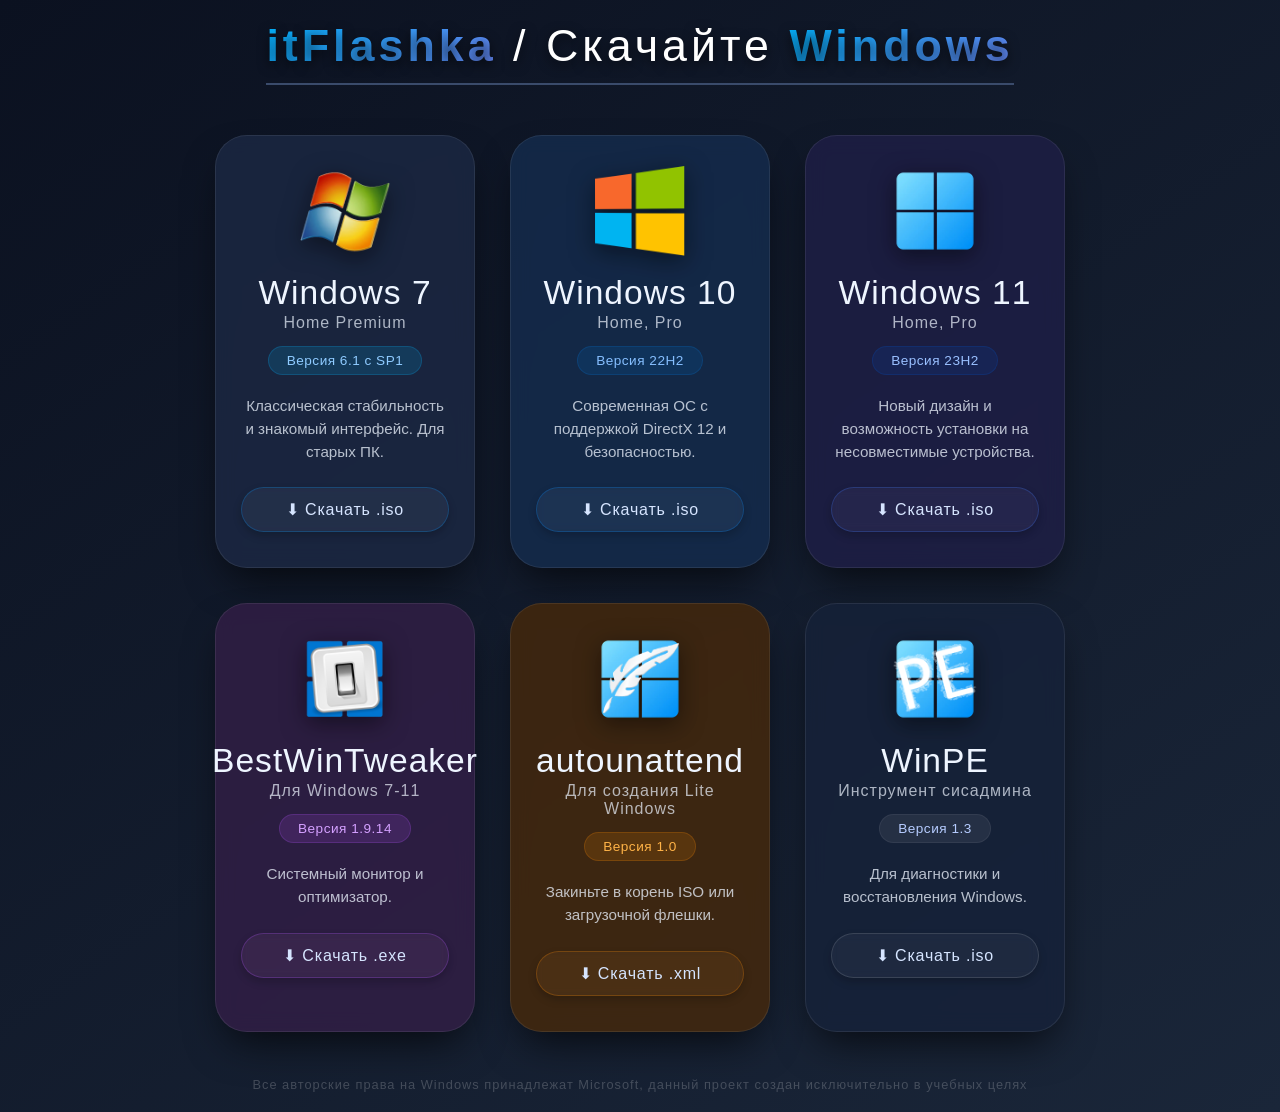
==== index.html @ ef049bcd "Added WinPE's card" ====
<!DOCTYPE html>
<html lang="ru">
<head>
    <meta charset="UTF-8">
    <meta name="viewport" content="width=device-width, initial-scale=1.0">
    <title>itFlashka</title>
	<link rel="icon" href=".\resources\itFlashka.png" type="image/png">
	<style>
        /* Базовые стили */
        * {
            margin: 0;
            padding: 0;
            box-sizing: border-box;
        }

        body {
            font-family: 'Segoe UI', Tahoma, Geneva, Verdana, sans-serif;
            background: linear-gradient(145deg, #0b1120 0%, #1a2639 100%);
            min-height: 100vh;
            display: flex;
            flex-direction: column;
            justify-content: center;
            align-items: center;
            padding: 20px;
        }

        h1 {
            color: #ffffff;
            font-weight: 300;
            font-size: 2.8rem;
            letter-spacing: 4px;
            text-shadow: 0 4px 12px rgba(0, 0, 0, 0.6);
            margin-bottom: 50px;
            border-bottom: 2px solid #3a4b6b;
            padding-bottom: 12px;
        }

        h1 span {
            font-weight: 600;
            background: linear-gradient(135deg, #00b4ff, #6c8cff);
            -webkit-background-clip: text;
            -webkit-text-fill-color: transparent;
            background-clip: text;
        }

        /* Контейнер карточек */
        .card-container {
            display: flex;
            flex-wrap: wrap;
            justify-content: center;
            gap: 35px;
            max-width: 1100px;
            width: 100%;
        }

        /* Стили карточки */
        .card {
            background: rgba(22, 34, 58, 0.75);
            backdrop-filter: blur(10px);
            -webkit-backdrop-filter: blur(10px);
            border: 1px solid rgba(255, 255, 255, 0.08);
            border-radius: 32px;
            padding: 30px 25px 35px;
            width: 260px;
            min-width: 200px;
            text-align: center;
            box-shadow: 0 20px 40px -12px rgba(0, 0, 0, 0.7);
            transition: all 0.35s cubic-bezier(0.25, 0.46, 0.45, 0.94);
            transform: scale(1);
            cursor: default;
            color: #eef5ff;
            display: flex;
            flex-direction: column;
            align-items: center;
            position: relative;
            /* Для псевдоэлемента затемнения */
        }

        /* Псевдоэлемент для затемнения сзади */
        .card::before {
            content: '';
            position: absolute;
            top: 20px;
            left: 10px;
            right: 10px;
            bottom: -10px;
            background: rgba(0, 0, 0, 0.6);
            border-radius: 32px;
            filter: blur(25px);
            opacity: 0;
            transition: opacity 0.4s ease;
            z-index: -1;
        }

        /* Эффект при наведении: увеличение + затемнение сзади */
        .card:hover {
            transform: scale(1.06);
            border-color: rgba(255, 255, 255, 0.15);
            box-shadow: 0 30px 60px -10px rgba(0, 0, 0, 0.9);
        }

        .card:hover::before {
            opacity: 1;
        }

        /* Иконки Windows */
        .card img {
            width: 90px;
            height: 90px;
            object-fit: contain;
            margin-bottom: 18px;
            filter: drop-shadow(0 6px 12px rgba(0, 0, 0, 0.5));
            transition: transform 0.3s ease;
        }

        .card:hover img {
            transform: scale(1.05);
        }

        .card h2 {
            font-size: 2.1rem;
            font-weight: 300;
            letter-spacing: 1px;
            margin-bottom: 6px;
        }

        .card h2 small {
            font-size: 1rem;
            font-weight: 300;
            opacity: 0.7;
            display: block;
            margin-top: 2px;
        }

        .card .version-tag {
            display: inline-block;
            background: rgba(255, 255, 255, 0.07);
            border-radius: 40px;
            padding: 6px 18px;
            font-size: 0.85rem;
            font-weight: 400;
            letter-spacing: 0.5px;
            margin: 8px 0 14px;
            border: 1px solid rgba(255, 255, 255, 0.06);
            color: #b6ccff;
        }

        .card .description {
            font-size: 0.95rem;
            opacity: 0.75;
            line-height: 1.5;
            margin: 6px 0 18px;
            padding: 0 4px;
        }

        .card .download-btn {
            display: inline-block;
            padding: 12px 28px;
            background: rgba(255, 255, 255, 0.04);
            border: 1px solid rgba(255, 255, 255, 0.12);
            border-radius: 60px;
            color: #d6e5ff;
            font-weight: 500;
            font-size: 1rem;
            text-decoration: none;
            letter-spacing: 0.8px;
            transition: all 0.25s ease;
            backdrop-filter: blur(4px);
            margin-top: 6px;
            width: 100%;
            box-shadow: 0 4px 8px rgba(0, 0, 0, 0.2);
        }

        .card .download-btn:hover {
            background: rgba(255, 255, 255, 0.15);
            border-color: #6c8cff;
            color: #fff;
            box-shadow: 0 8px 20px rgba(60, 120, 255, 0.3);
            transform: translateY(-2px);
        }

        /* Индивидуальные акценты для карточек */
        .card-win7 {
            background: rgba(28, 40, 68, 0.8);
        }
        .card-win7 .version-tag {
            background: rgba(0, 180, 255, 0.15);
            border-color: rgba(0, 180, 255, 0.2);
            color: #8fcbff;
        }

        .card-win10 {
            background: rgba(20, 44, 78, 0.8);
        }
        .card-win10 .version-tag {
            background: rgba(0, 120, 215, 0.15);
            border-color: rgba(0, 120, 215, 0.2);
            color: #86bfff;
        }

        .card-win11 {
            background: rgba(30, 30, 70, 0.8);
        }
        .card-win11 .version-tag {
            background: rgba(0, 80, 200, 0.15);
            border-color: rgba(0, 80, 200, 0.2);
            color: #9ac0ff;
        }

        /* Стили для карточки BestWinTweaker */
        .card-bwt {
            background: rgba(50, 30, 70, 0.8);
        }
        .card-bwt .version-tag {
            background: rgba(180, 80, 255, 0.15);
            border-color: rgba(180, 80, 255, 0.2);
            color: #d4a0ff;
        }
        .card-bwt .download-btn {
            border-color: rgba(180, 80, 255, 0.25);
        }
        .card-bwt .download-btn:hover {
            border-color: #b060ff;
            box-shadow: 0 8px 20px rgba(180, 80, 255, 0.3);
        }

        .card-win7 .download-btn {
            border-color: rgba(0, 150, 255, 0.25);
        }
        .card-win10 .download-btn {
            border-color: rgba(0, 140, 255, 0.25);
        }
        .card-win11 .download-btn {
            border-color: rgba(60, 120, 255, 0.25);
        }

        /* Оранжевый стиль для карточки autounattend.xml */
        .card-autounattend {
            background: rgba(70, 40, 10, 0.8);
        }
        .card-autounattend .version-tag {
            background: rgba(255, 140, 0, 0.15);
            border-color: rgba(255, 140, 0, 0.2);
            color: #ffb347;
        }
        .card-autounattend .download-btn {
            border-color: rgba(255, 140, 0, 0.25);
        }
        .card-autounattend .download-btn:hover {
            border-color: #ff8c00;
            box-shadow: 0 8px 20px rgba(255, 140, 0, 0.3);
        }

        /* Адаптив */
        @media (max-width: 700px) {
            h1 {
                font-size: 2rem;
            }
            .card {
                width: 220px;
                padding: 24px 18px 28px;
            }
            .card img {
                width: 72px;
                height: 72px;
            }
            .card h2 {
                font-size: 1.7rem;
            }
        }

        @media (max-width: 480px) {
            .card-container {
                gap: 22px;
            }
            .card {
                width: 100%;
                max-width: 280px;
            }
        }

        .footer-note {
            margin-top: 45px;
            color: rgba(255, 255, 255, 0.2);
            font-size: 0.8rem;
            letter-spacing: 1px;
        }
    </style>
</head>
<body>
    <h1><span>itFlashka</span> / Скачайте <span>Windows</span></h1>

    <div class="card-container">
        <!-- Карточка Windows 7 -->
        <div class="card card-win7">
            <img src=".\resources\7.png"
                 alt="Windows 7 логотип" 
                 loading="lazy">
            <h2>Windows 7 <small>Home Premium</small></h2>
            <span class="version-tag">Версия 6.1 с SP1</span>
            <p class="description">Классическая стабильность и знакомый интерфейс. Для старых ПК.</p>
            <a href="https://drive.google.com/file/d/1VR-Cra0-YZD3AdMsAuHX_DBH5m4SoXcm/view?usp=sharing" class="download-btn">⬇ Скачать .iso</a>
        </div>

        <!-- Карточка Windows 10 -->
        <div class="card card-win10">
            <img src=".\resources\10.png"
                 alt="Windows 10 логотип"
                 loading="lazy">
            <h2>Windows 10 <small>Home, Pro</small></h2>
            <span class="version-tag">Версия 22H2</span>
            <p class="description">Современная ОС с поддержкой DirectX 12 и безопасностью.</p>
            <a href="https://drive.google.com/file/d/17x29tnnbGMZUGGS-1rXYiEhea4TZWhZS/view?usp=sharing" class="download-btn">⬇ Скачать .iso</a>
        </div>

        <!-- Карточка Windows 11 -->
        <div class="card card-win11">
            <img src=".\resources\11.png"
                 alt="Windows 11 логотип"
                 loading="lazy">
            <h2>Windows 11 <small>Home, Pro</small></h2>
            <span class="version-tag">Версия 23H2</span>
            <p class="description">Новый дизайн и возможность установки на несовместимые устройства.</p>
            <a href="https://drive.google.com/file/d/1EF1LVqXDDaoAHfs7j2MV06HoEBzb_B8K/view?usp=sharing" class="download-btn">⬇ Скачать .iso</a>
        </div>
		
		<!-- Карточка BestWinTweaker -->
        <div class="card card-bwt">
            <img src=".\resources\bwt.png"
                 alt="bwt логотип"
                 loading="lazy">
            <h2>BestWinTweaker <small>Для Windows 7-11</small></h2>
            <span class="version-tag">Версия 1.9.14</span>
            <p class="description">Системный монитор и оптимизатор.</p>
            <a href="https://github.com/VladislavBanitsky/BestWinTweaker/releases/latest" class="download-btn">⬇ Скачать .exe</a>
        </div>
		
		<!-- Карточка autounattend -->
        <div class="card card-autounattend">
            <img src=".\resources\lite.png"
                 alt="lite логотип"
                 loading="lazy">
            <h2>autounattend <small>Для создания Lite Windows</small></h2>
            <span class="version-tag">Версия 1.0</span>
            <p class="description">Закиньте в корень ISO или загрузочной флешки.</p>
            <a href="https://drive.google.com/file/d/1iVUybz0FzYW2hoI8xTamFw62hYwzTIg6/view?usp=sharing" class="download-btn">⬇ Скачать .xml</a>
        </div>
		
		<!-- Карточка VladWinPE -->
        <div class="card card-winpe">
            <img src=".\resources\winpe.png"
                 alt="winpe логотип"
                 loading="lazy">
            <h2>WinPE <small> Инструмент сисадмина</small></h2>
            <span class="version-tag">Версия 1.3</span>
            <p class="description">Для диагностики и восстановления Windows.</p>
            <a href="https://github.com/VladislavBanitsky/VladWinPE/releases/latest" class="download-btn">⬇ Скачать .iso</a>
        </div>
    </div>

    <div class="footer-note">Все авторские права на Windows принадлежат Microsoft, данный проект создан исключительно в учебных целях</div>

    <script>
        (function() {
            const buttons = document.querySelectorAll('.download-btn');
            buttons.forEach(btn => {
                btn.addEventListener('click', function(e) {
                    this.textContent = '⏳ Загрузка...';
                    this.style.opacity = '0.7';
                    setTimeout(() => {
                        this.textContent = '⬇ Скачать .iso';
                        this.style.opacity = '1';
                    }, 1500);
                });
            });
        })();
    </script>
  </body>
</body>
</html>
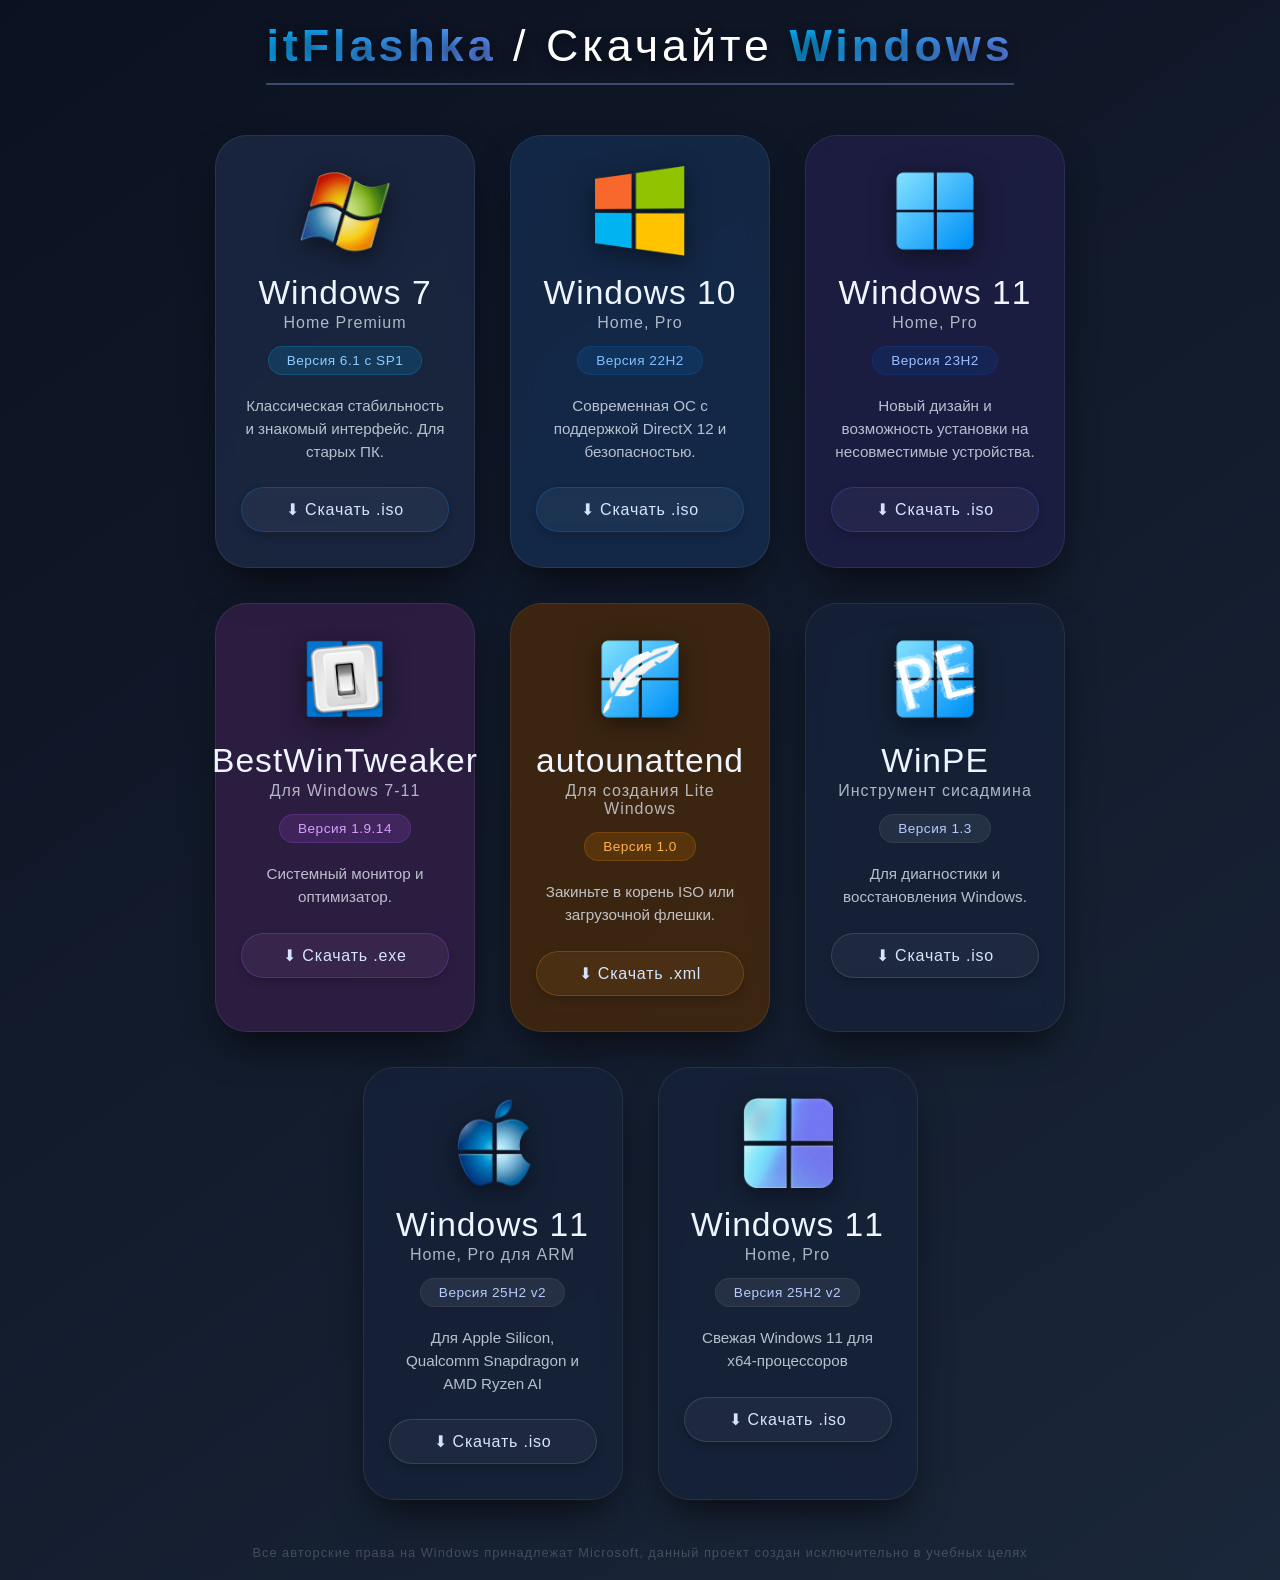
==== commit 7b57c1d0: "Added 25h2's cards for x64 and ARM" ====
--- a/index.html
+++ b/index.html
@@ -356,6 +356,28 @@
             <p class="description">Для диагностики и восстановления Windows.</p>
             <a href="https://github.com/VladislavBanitsky/VladWinPE/releases/latest" class="download-btn">⬇ Скачать .iso</a>
         </div>
+
+        <!-- Карточка Windows 11 ARM -->
+        <div class="card card-11arm">
+            <img src=".\resources\11arm.png"
+                 alt="arm логотип"
+                 loading="lazy">
+            <h2>Windows 11 <small> Home, Pro для ARM</small></h2>
+            <span class="version-tag">Версия 25H2 v2</span>
+            <p class="description">Для Apple Silicon, Qualcomm Snapdragon и AMD Ryzen AI</p>
+            <a href="https://drive.google.com/file/d/1iCYWTdPRUc0_4L-tf1HsS-gktzB0KT5b/view?usp=sharing" class="download-btn">⬇ Скачать .iso</a>
+        </div>
+
+        <!-- Карточка Windows 11 new x64 -->
+        <div class="card card-11new">
+            <img src=".\resources\11new.png"
+                 alt="arm логотип"
+                 loading="lazy">
+            <h2>Windows 11 <small> Home, Pro</small></h2>
+            <span class="version-tag">Версия 25H2 v2</span>
+            <p class="description">Свежая Windows 11 для x64-процессоров</p>
+            <a href="https://drive.google.com/file/d/1-LSf7oQG605eRtLu6JBaaSyY_dSJ7RLv/view?usp=sharing" class="download-btn">⬇ Скачать .iso</a>
+        </div>
     </div>
 
     <div class="footer-note">Все авторские права на Windows принадлежат Microsoft, данный проект создан исключительно в учебных целях</div>
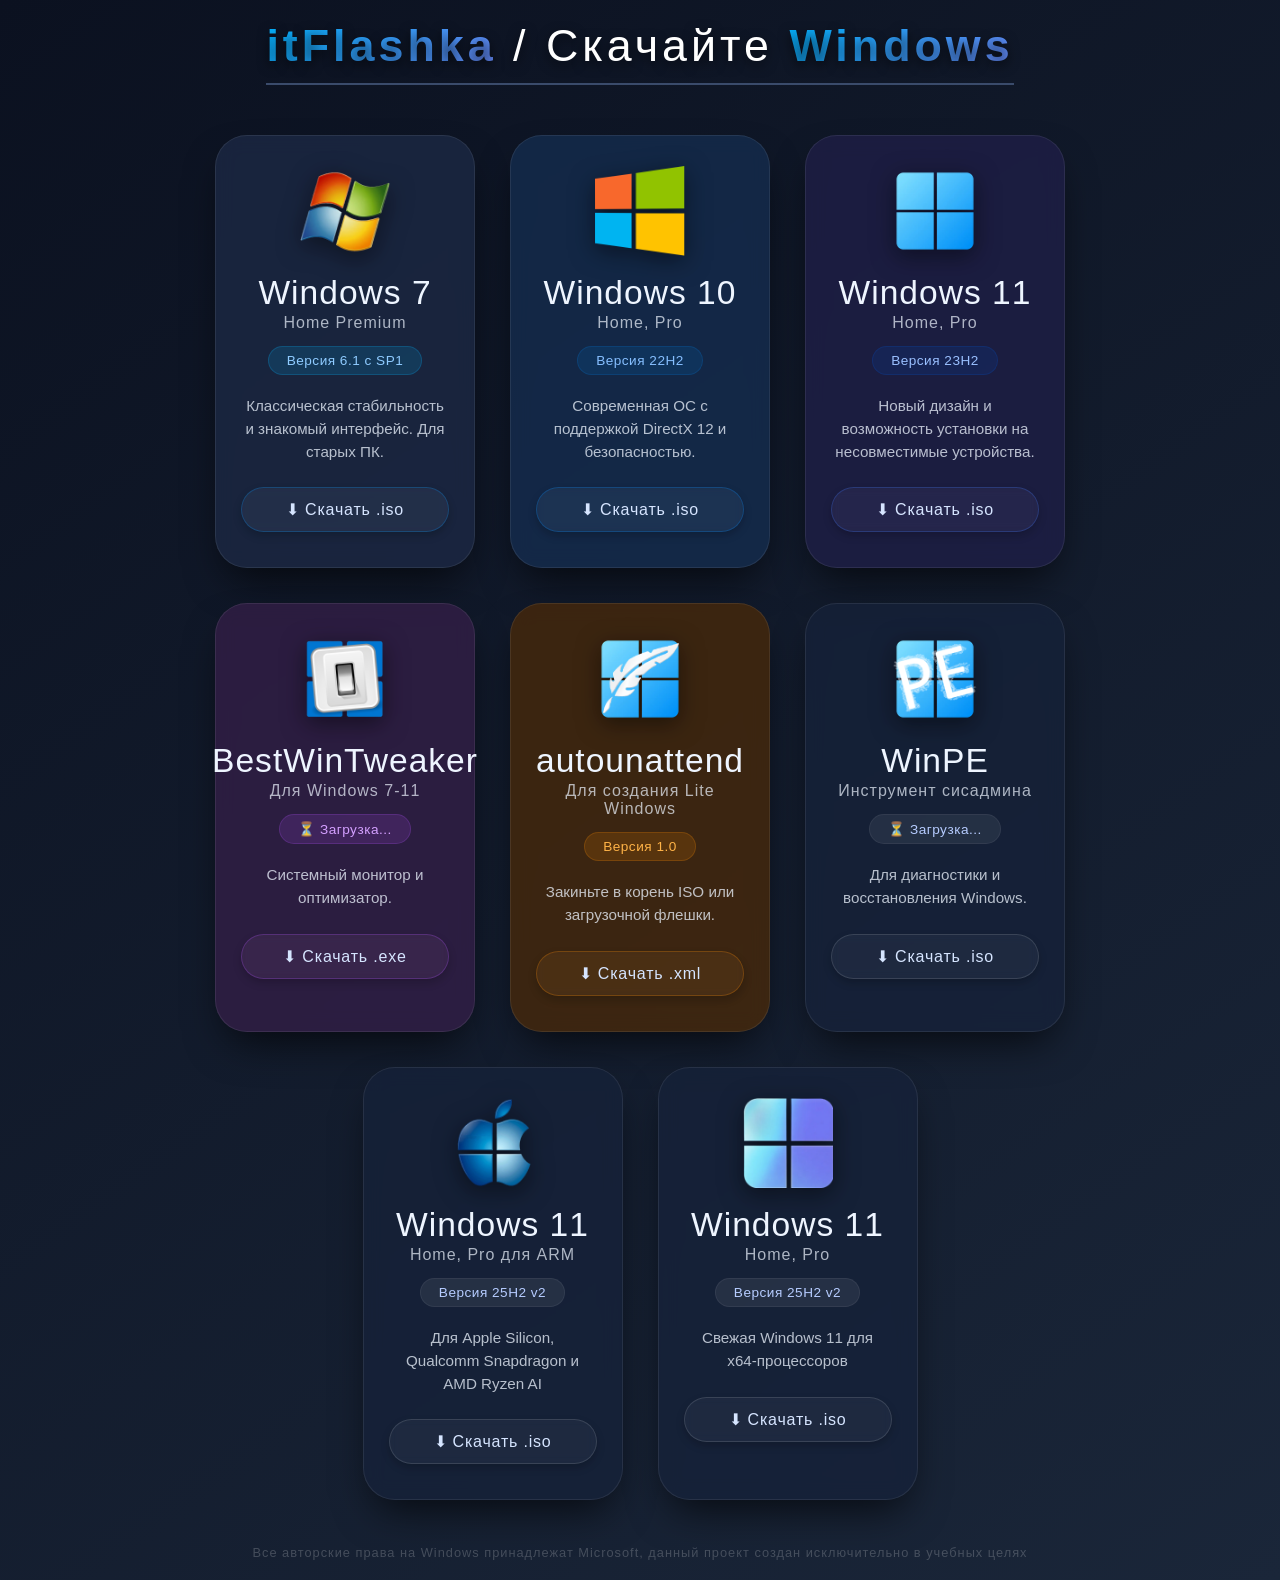
==== commit 1e98e3a0: "Add dynamic loading of the version from GitHub" ====
--- a/index.html
+++ b/index.html
@@ -382,21 +382,6 @@
 
     <div class="footer-note">Все авторские права на Windows принадлежат Microsoft, данный проект создан исключительно в учебных целях</div>
 
-    <script>
-        (function() {
-            const buttons = document.querySelectorAll('.download-btn');
-            buttons.forEach(btn => {
-                btn.addEventListener('click', function(e) {
-                    this.textContent = '⏳ Загрузка...';
-                    this.style.opacity = '0.7';
-                    setTimeout(() => {
-                        this.textContent = '⬇ Скачать .iso';
-                        this.style.opacity = '1';
-                    }, 1500);
-                });
-            });
-        })();
-    </script>
-  </body>
+    <script src="script.js"></script>
 </body>
 </html>
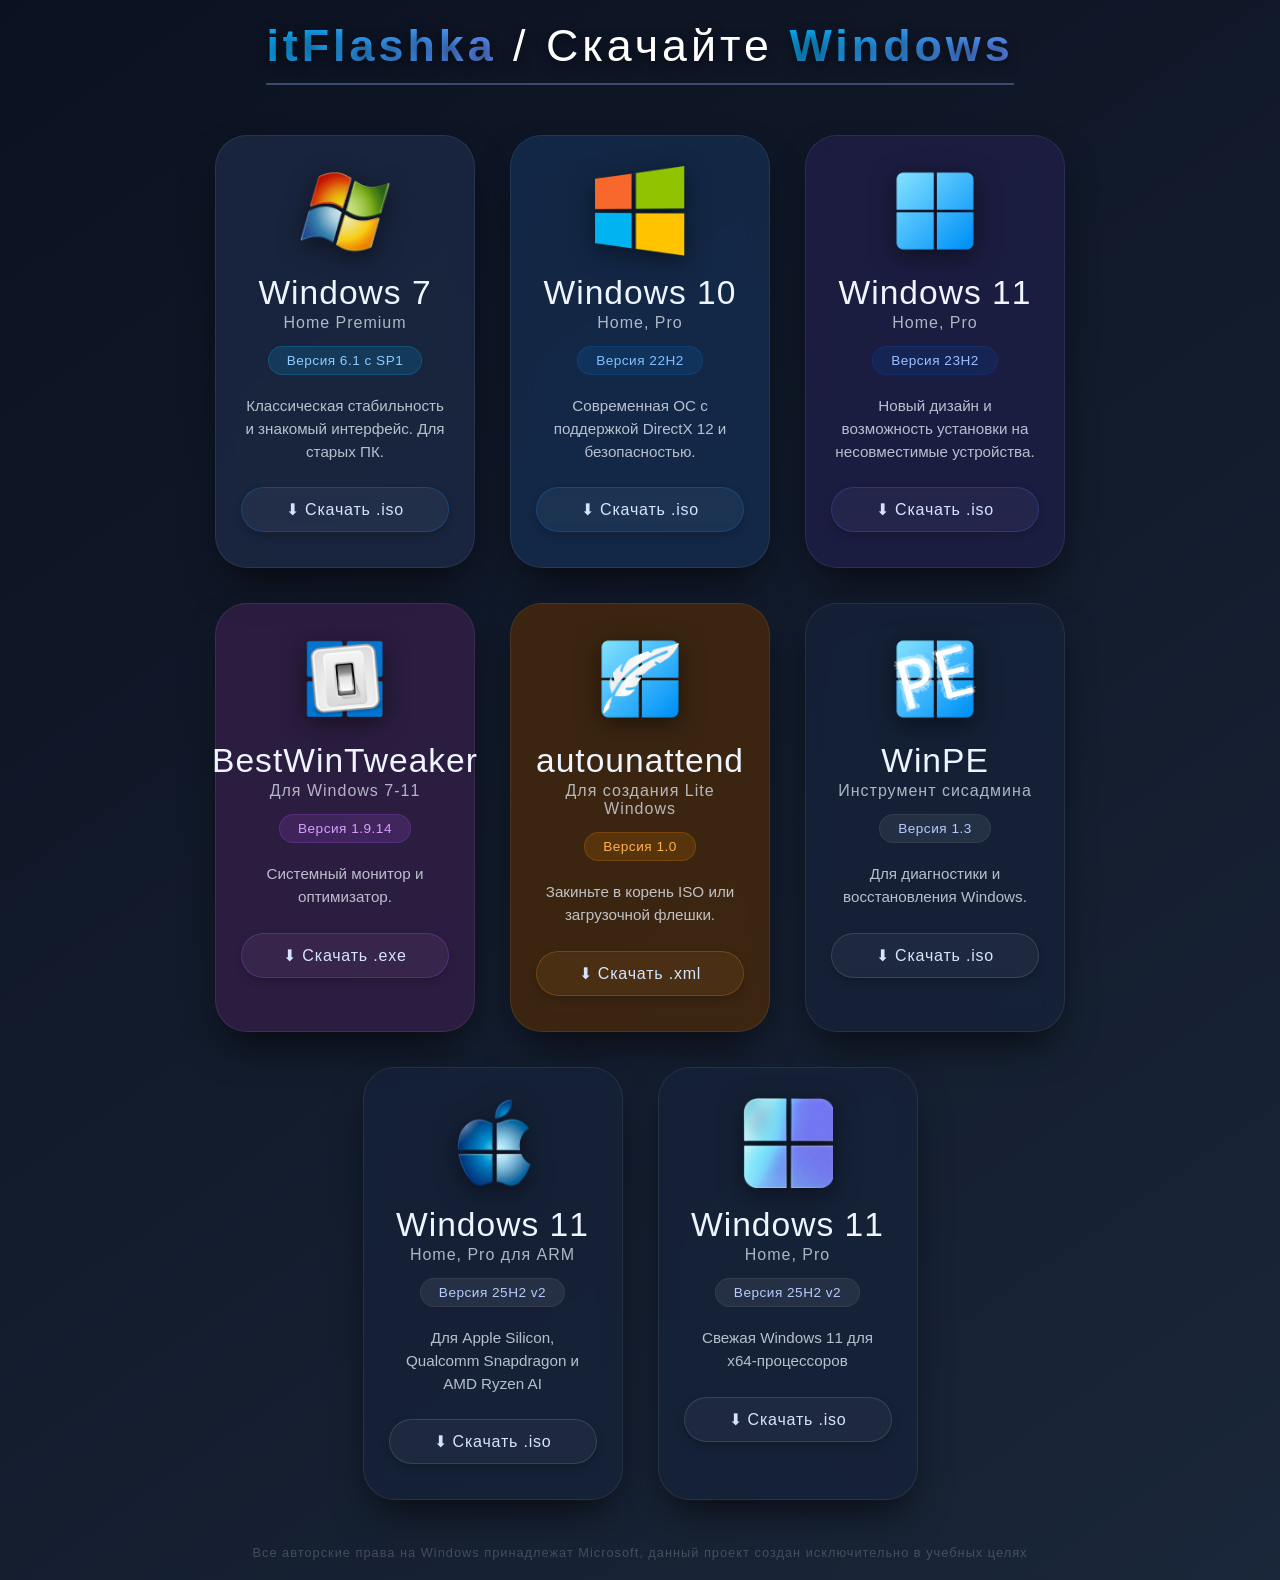
==== commit 1d5d26a0: "Added style.css" ====
--- a/index.html
+++ b/index.html
@@ -5,287 +5,7 @@
     <meta name="viewport" content="width=device-width, initial-scale=1.0">
     <title>itFlashka</title>
 	<link rel="icon" href=".\resources\itFlashka.png" type="image/png">
-	<style>
-        /* Базовые стили */
-        * {
-            margin: 0;
-            padding: 0;
-            box-sizing: border-box;
-        }
-
-        body {
-            font-family: 'Segoe UI', Tahoma, Geneva, Verdana, sans-serif;
-            background: linear-gradient(145deg, #0b1120 0%, #1a2639 100%);
-            min-height: 100vh;
-            display: flex;
-            flex-direction: column;
-            justify-content: center;
-            align-items: center;
-            padding: 20px;
-        }
-
-        h1 {
-            color: #ffffff;
-            font-weight: 300;
-            font-size: 2.8rem;
-            letter-spacing: 4px;
-            text-shadow: 0 4px 12px rgba(0, 0, 0, 0.6);
-            margin-bottom: 50px;
-            border-bottom: 2px solid #3a4b6b;
-            padding-bottom: 12px;
-        }
-
-        h1 span {
-            font-weight: 600;
-            background: linear-gradient(135deg, #00b4ff, #6c8cff);
-            -webkit-background-clip: text;
-            -webkit-text-fill-color: transparent;
-            background-clip: text;
-        }
-
-        /* Контейнер карточек */
-        .card-container {
-            display: flex;
-            flex-wrap: wrap;
-            justify-content: center;
-            gap: 35px;
-            max-width: 1100px;
-            width: 100%;
-        }
-
-        /* Стили карточки */
-        .card {
-            background: rgba(22, 34, 58, 0.75);
-            backdrop-filter: blur(10px);
-            -webkit-backdrop-filter: blur(10px);
-            border: 1px solid rgba(255, 255, 255, 0.08);
-            border-radius: 32px;
-            padding: 30px 25px 35px;
-            width: 260px;
-            min-width: 200px;
-            text-align: center;
-            box-shadow: 0 20px 40px -12px rgba(0, 0, 0, 0.7);
-            transition: all 0.35s cubic-bezier(0.25, 0.46, 0.45, 0.94);
-            transform: scale(1);
-            cursor: default;
-            color: #eef5ff;
-            display: flex;
-            flex-direction: column;
-            align-items: center;
-            position: relative;
-            /* Для псевдоэлемента затемнения */
-        }
-
-        /* Псевдоэлемент для затемнения сзади */
-        .card::before {
-            content: '';
-            position: absolute;
-            top: 20px;
-            left: 10px;
-            right: 10px;
-            bottom: -10px;
-            background: rgba(0, 0, 0, 0.6);
-            border-radius: 32px;
-            filter: blur(25px);
-            opacity: 0;
-            transition: opacity 0.4s ease;
-            z-index: -1;
-        }
-
-        /* Эффект при наведении: увеличение + затемнение сзади */
-        .card:hover {
-            transform: scale(1.06);
-            border-color: rgba(255, 255, 255, 0.15);
-            box-shadow: 0 30px 60px -10px rgba(0, 0, 0, 0.9);
-        }
-
-        .card:hover::before {
-            opacity: 1;
-        }
-
-        /* Иконки Windows */
-        .card img {
-            width: 90px;
-            height: 90px;
-            object-fit: contain;
-            margin-bottom: 18px;
-            filter: drop-shadow(0 6px 12px rgba(0, 0, 0, 0.5));
-            transition: transform 0.3s ease;
-        }
-
-        .card:hover img {
-            transform: scale(1.05);
-        }
-
-        .card h2 {
-            font-size: 2.1rem;
-            font-weight: 300;
-            letter-spacing: 1px;
-            margin-bottom: 6px;
-        }
-
-        .card h2 small {
-            font-size: 1rem;
-            font-weight: 300;
-            opacity: 0.7;
-            display: block;
-            margin-top: 2px;
-        }
-
-        .card .version-tag {
-            display: inline-block;
-            background: rgba(255, 255, 255, 0.07);
-            border-radius: 40px;
-            padding: 6px 18px;
-            font-size: 0.85rem;
-            font-weight: 400;
-            letter-spacing: 0.5px;
-            margin: 8px 0 14px;
-            border: 1px solid rgba(255, 255, 255, 0.06);
-            color: #b6ccff;
-        }
-
-        .card .description {
-            font-size: 0.95rem;
-            opacity: 0.75;
-            line-height: 1.5;
-            margin: 6px 0 18px;
-            padding: 0 4px;
-        }
-
-        .card .download-btn {
-            display: inline-block;
-            padding: 12px 28px;
-            background: rgba(255, 255, 255, 0.04);
-            border: 1px solid rgba(255, 255, 255, 0.12);
-            border-radius: 60px;
-            color: #d6e5ff;
-            font-weight: 500;
-            font-size: 1rem;
-            text-decoration: none;
-            letter-spacing: 0.8px;
-            transition: all 0.25s ease;
-            backdrop-filter: blur(4px);
-            margin-top: 6px;
-            width: 100%;
-            box-shadow: 0 4px 8px rgba(0, 0, 0, 0.2);
-        }
-
-        .card .download-btn:hover {
-            background: rgba(255, 255, 255, 0.15);
-            border-color: #6c8cff;
-            color: #fff;
-            box-shadow: 0 8px 20px rgba(60, 120, 255, 0.3);
-            transform: translateY(-2px);
-        }
-
-        /* Индивидуальные акценты для карточек */
-        .card-win7 {
-            background: rgba(28, 40, 68, 0.8);
-        }
-        .card-win7 .version-tag {
-            background: rgba(0, 180, 255, 0.15);
-            border-color: rgba(0, 180, 255, 0.2);
-            color: #8fcbff;
-        }
-
-        .card-win10 {
-            background: rgba(20, 44, 78, 0.8);
-        }
-        .card-win10 .version-tag {
-            background: rgba(0, 120, 215, 0.15);
-            border-color: rgba(0, 120, 215, 0.2);
-            color: #86bfff;
-        }
-
-        .card-win11 {
-            background: rgba(30, 30, 70, 0.8);
-        }
-        .card-win11 .version-tag {
-            background: rgba(0, 80, 200, 0.15);
-            border-color: rgba(0, 80, 200, 0.2);
-            color: #9ac0ff;
-        }
-
-        /* Стили для карточки BestWinTweaker */
-        .card-bwt {
-            background: rgba(50, 30, 70, 0.8);
-        }
-        .card-bwt .version-tag {
-            background: rgba(180, 80, 255, 0.15);
-            border-color: rgba(180, 80, 255, 0.2);
-            color: #d4a0ff;
-        }
-        .card-bwt .download-btn {
-            border-color: rgba(180, 80, 255, 0.25);
-        }
-        .card-bwt .download-btn:hover {
-            border-color: #b060ff;
-            box-shadow: 0 8px 20px rgba(180, 80, 255, 0.3);
-        }
-
-        .card-win7 .download-btn {
-            border-color: rgba(0, 150, 255, 0.25);
-        }
-        .card-win10 .download-btn {
-            border-color: rgba(0, 140, 255, 0.25);
-        }
-        .card-win11 .download-btn {
-            border-color: rgba(60, 120, 255, 0.25);
-        }
-
-        /* Оранжевый стиль для карточки autounattend.xml */
-        .card-autounattend {
-            background: rgba(70, 40, 10, 0.8);
-        }
-        .card-autounattend .version-tag {
-            background: rgba(255, 140, 0, 0.15);
-            border-color: rgba(255, 140, 0, 0.2);
-            color: #ffb347;
-        }
-        .card-autounattend .download-btn {
-            border-color: rgba(255, 140, 0, 0.25);
-        }
-        .card-autounattend .download-btn:hover {
-            border-color: #ff8c00;
-            box-shadow: 0 8px 20px rgba(255, 140, 0, 0.3);
-        }
-
-        /* Адаптив */
-        @media (max-width: 700px) {
-            h1 {
-                font-size: 2rem;
-            }
-            .card {
-                width: 220px;
-                padding: 24px 18px 28px;
-            }
-            .card img {
-                width: 72px;
-                height: 72px;
-            }
-            .card h2 {
-                font-size: 1.7rem;
-            }
-        }
-
-        @media (max-width: 480px) {
-            .card-container {
-                gap: 22px;
-            }
-            .card {
-                width: 100%;
-                max-width: 280px;
-            }
-        }
-
-        .footer-note {
-            margin-top: 45px;
-            color: rgba(255, 255, 255, 0.2);
-            font-size: 0.8rem;
-            letter-spacing: 1px;
-        }
-    </style>
+	<link rel="stylesheet" href="style.css">
 </head>
 <body>
     <h1><span>itFlashka</span> / Скачайте <span>Windows</span></h1>
--- a/style.css
+++ b/style.css
@@ -0,0 +1,279 @@
+/* Базовые стили */
+* {
+    margin: 0;
+    padding: 0;
+    box-sizing: border-box;
+}
+
+body {
+    font-family: 'Segoe UI', Tahoma, Geneva, Verdana, sans-serif;
+    background: linear-gradient(145deg, #0b1120 0%, #1a2639 100%);
+    min-height: 100vh;
+    display: flex;
+    flex-direction: column;
+    justify-content: center;
+    align-items: center;
+    padding: 20px;
+}
+
+h1 {
+    color: #ffffff;
+    font-weight: 300;
+    font-size: 2.8rem;
+    letter-spacing: 4px;
+    text-shadow: 0 4px 12px rgba(0, 0, 0, 0.6);
+    margin-bottom: 50px;
+    border-bottom: 2px solid #3a4b6b;
+    padding-bottom: 12px;
+}
+
+h1 span {
+    font-weight: 600;
+    background: linear-gradient(135deg, #00b4ff, #6c8cff);
+    -webkit-background-clip: text;
+    -webkit-text-fill-color: transparent;
+    background-clip: text;
+}
+
+/* Контейнер карточек */
+.card-container {
+    display: flex;
+    flex-wrap: wrap;
+    justify-content: center;
+    gap: 35px;
+    max-width: 1100px;
+    width: 100%;
+}
+
+/* Стили карточки */
+.card {
+    background: rgba(22, 34, 58, 0.75);
+    backdrop-filter: blur(10px);
+    -webkit-backdrop-filter: blur(10px);
+    border: 1px solid rgba(255, 255, 255, 0.08);
+    border-radius: 32px;
+    padding: 30px 25px 35px;
+    width: 260px;
+    min-width: 200px;
+    text-align: center;
+    box-shadow: 0 20px 40px -12px rgba(0, 0, 0, 0.7);
+    transition: all 0.35s cubic-bezier(0.25, 0.46, 0.45, 0.94);
+    transform: scale(1);
+    cursor: default;
+    color: #eef5ff;
+    display: flex;
+    flex-direction: column;
+    align-items: center;
+    position: relative;
+    /* Для псевдоэлемента затемнения */
+}
+
+/* Псевдоэлемент для затемнения сзади */
+.card::before {
+    content: '';
+    position: absolute;
+    top: 20px;
+    left: 10px;
+    right: 10px;
+    bottom: -10px;
+    background: rgba(0, 0, 0, 0.6);
+    border-radius: 32px;
+    filter: blur(25px);
+    opacity: 0;
+    transition: opacity 0.4s ease;
+    z-index: -1;
+}
+
+/* Эффект при наведении: увеличение + затемнение сзади */
+.card:hover {
+    transform: scale(1.06);
+    border-color: rgba(255, 255, 255, 0.15);
+    box-shadow: 0 30px 60px -10px rgba(0, 0, 0, 0.9);
+}
+
+.card:hover::before {
+    opacity: 1;
+}
+
+/* Иконки Windows */
+.card img {
+    width: 90px;
+    height: 90px;
+    object-fit: contain;
+    margin-bottom: 18px;
+    filter: drop-shadow(0 6px 12px rgba(0, 0, 0, 0.5));
+    transition: transform 0.3s ease;
+}
+
+.card:hover img {
+    transform: scale(1.05);
+}
+
+.card h2 {
+    font-size: 2.1rem;
+    font-weight: 300;
+    letter-spacing: 1px;
+    margin-bottom: 6px;
+}
+
+.card h2 small {
+    font-size: 1rem;
+    font-weight: 300;
+    opacity: 0.7;
+    display: block;
+    margin-top: 2px;
+}
+
+.card .version-tag {
+    display: inline-block;
+    background: rgba(255, 255, 255, 0.07);
+    border-radius: 40px;
+    padding: 6px 18px;
+    font-size: 0.85rem;
+    font-weight: 400;
+    letter-spacing: 0.5px;
+    margin: 8px 0 14px;
+    border: 1px solid rgba(255, 255, 255, 0.06);
+    color: #b6ccff;
+}
+
+.card .description {
+    font-size: 0.95rem;
+    opacity: 0.75;
+    line-height: 1.5;
+    margin: 6px 0 18px;
+    padding: 0 4px;
+}
+
+.card .download-btn {
+    display: inline-block;
+    padding: 12px 28px;
+    background: rgba(255, 255, 255, 0.04);
+    border: 1px solid rgba(255, 255, 255, 0.12);
+    border-radius: 60px;
+    color: #d6e5ff;
+    font-weight: 500;
+    font-size: 1rem;
+    text-decoration: none;
+    letter-spacing: 0.8px;
+    transition: all 0.25s ease;
+    backdrop-filter: blur(4px);
+    margin-top: 6px;
+    width: 100%;
+    box-shadow: 0 4px 8px rgba(0, 0, 0, 0.2);
+}
+
+.card .download-btn:hover {
+    background: rgba(255, 255, 255, 0.15);
+    border-color: #6c8cff;
+    color: #fff;
+    box-shadow: 0 8px 20px rgba(60, 120, 255, 0.3);
+    transform: translateY(-2px);
+}
+
+/* Индивидуальные акценты для карточек */
+.card-win7 {
+    background: rgba(28, 40, 68, 0.8);
+}
+.card-win7 .version-tag {
+    background: rgba(0, 180, 255, 0.15);
+    border-color: rgba(0, 180, 255, 0.2);
+    color: #8fcbff;
+}
+
+.card-win10 {
+    background: rgba(20, 44, 78, 0.8);
+}
+.card-win10 .version-tag {
+    background: rgba(0, 120, 215, 0.15);
+    border-color: rgba(0, 120, 215, 0.2);
+    color: #86bfff;
+}
+
+.card-win11 {
+    background: rgba(30, 30, 70, 0.8);
+}
+.card-win11 .version-tag {
+    background: rgba(0, 80, 200, 0.15);
+    border-color: rgba(0, 80, 200, 0.2);
+    color: #9ac0ff;
+}
+
+/* Стили для карточки BestWinTweaker */
+.card-bwt {
+    background: rgba(50, 30, 70, 0.8);
+}
+.card-bwt .version-tag {
+    background: rgba(180, 80, 255, 0.15);
+    border-color: rgba(180, 80, 255, 0.2);
+    color: #d4a0ff;
+}
+.card-bwt .download-btn {
+    border-color: rgba(180, 80, 255, 0.25);
+}
+.card-bwt .download-btn:hover {
+    border-color: #b060ff;
+    box-shadow: 0 8px 20px rgba(180, 80, 255, 0.3);
+}
+
+.card-win7 .download-btn {
+    border-color: rgba(0, 150, 255, 0.25);
+}
+.card-win10 .download-btn {
+    border-color: rgba(0, 140, 255, 0.25);
+}
+.card-win11 .download-btn {
+    border-color: rgba(60, 120, 255, 0.25);
+}
+
+/* Оранжевый стиль для карточки autounattend.xml */
+.card-autounattend {
+    background: rgba(70, 40, 10, 0.8);
+}
+.card-autounattend .version-tag {
+    background: rgba(255, 140, 0, 0.15);
+    border-color: rgba(255, 140, 0, 0.2);
+    color: #ffb347;
+}
+.card-autounattend .download-btn {
+    border-color: rgba(255, 140, 0, 0.25);
+}
+.card-autounattend .download-btn:hover {
+    border-color: #ff8c00;
+    box-shadow: 0 8px 20px rgba(255, 140, 0, 0.3);
+}
+
+/* Адаптив */
+@media (max-width: 700px) {
+    h1 {
+        font-size: 2rem;
+    }
+    .card {
+        width: 220px;
+        padding: 24px 18px 28px;
+    }
+    .card img {
+        width: 72px;
+        height: 72px;
+    }
+    .card h2 {
+        font-size: 1.7rem;
+    }
+}
+
+@media (max-width: 480px) {
+    .card-container {
+        gap: 22px;
+    }
+    .card {
+        width: 100%;
+        max-width: 280px;
+    }
+}
+
+.footer-note {
+    margin-top: 45px;
+    color: rgba(255, 255, 255, 0.2);
+    font-size: 0.8rem;
+    letter-spacing: 1px;
+}
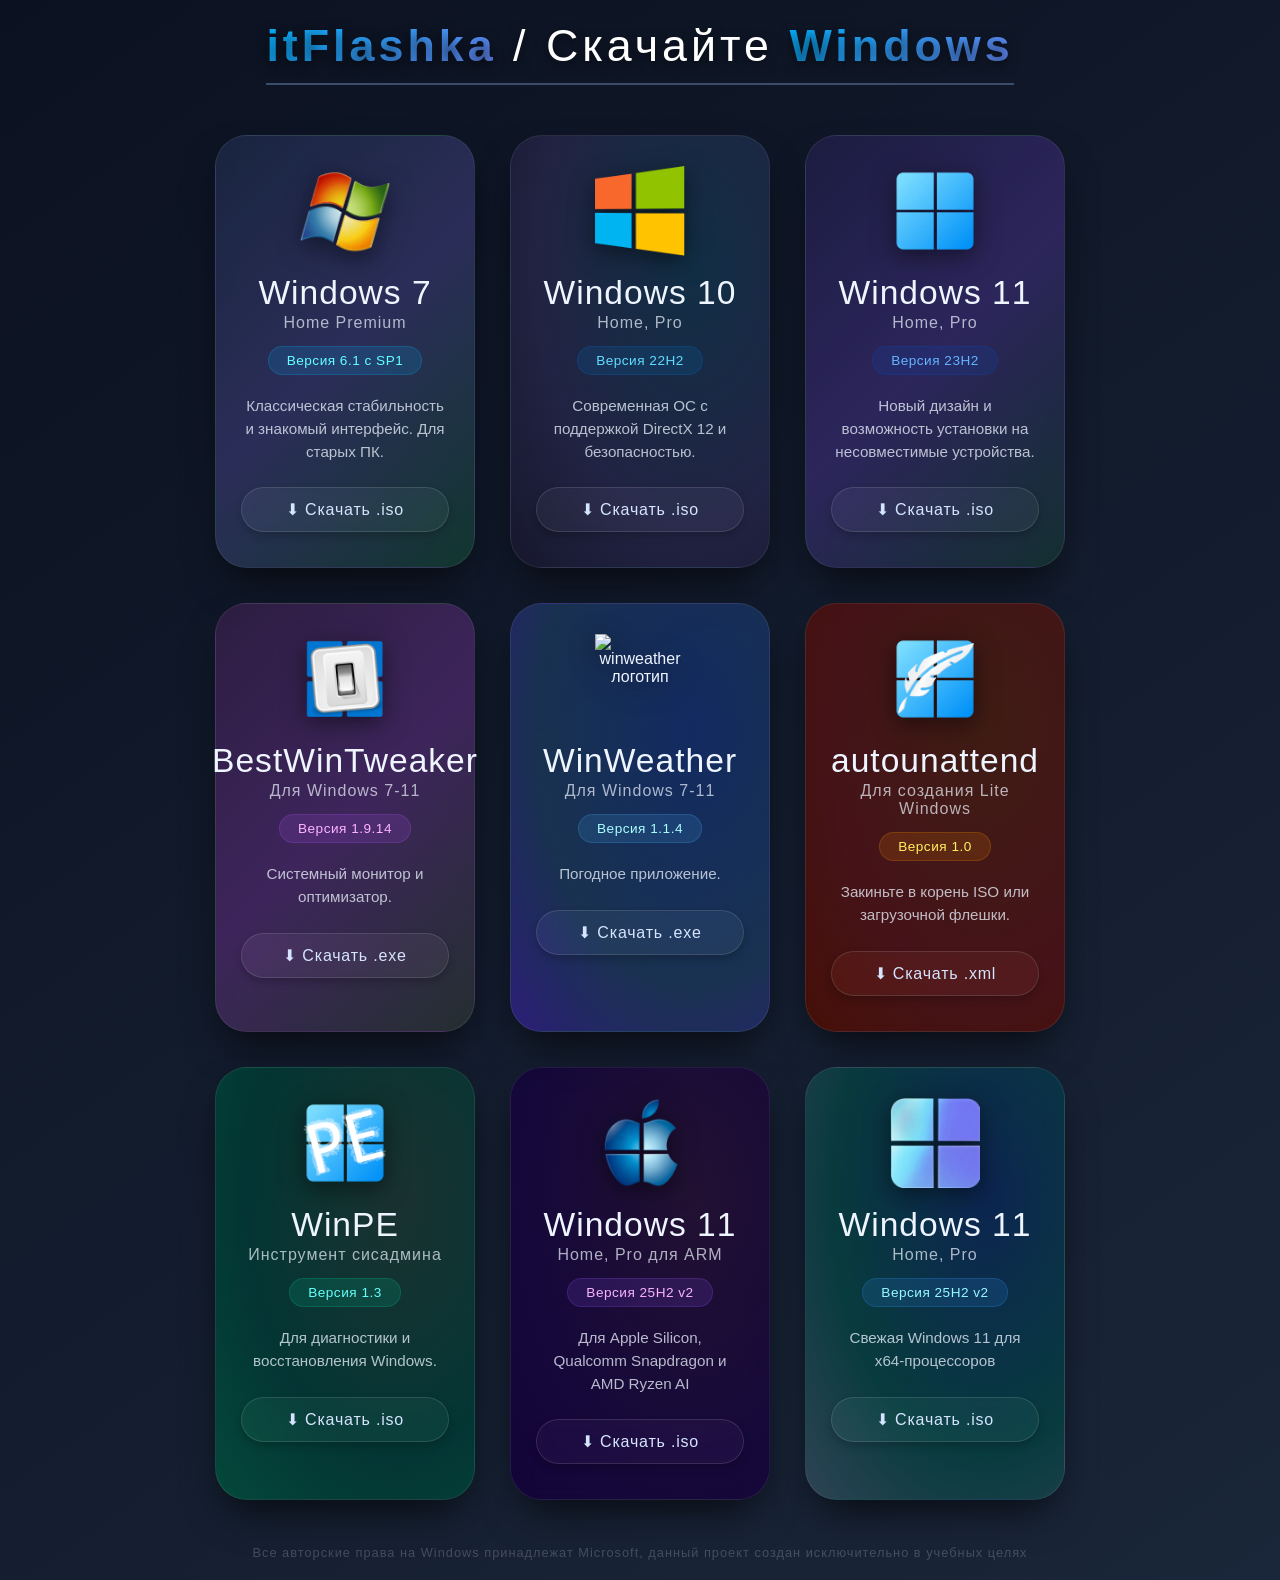
==== commit e4c4aff6: "Added WinWeather, refactoring" ====
--- a/index.html
+++ b/index.html
@@ -54,6 +54,17 @@
             <p class="description">Системный монитор и оптимизатор.</p>
             <a href="https://github.com/VladislavBanitsky/BestWinTweaker/releases/latest" class="download-btn">⬇ Скачать .exe</a>
         </div>
+
+        <!-- Карточка WinWeather -->
+        <div class="card card-winweather">
+            <img src=".\resources\winweather.png"
+                 alt="winweather логотип"
+                 loading="lazy">
+            <h2>WinWeather <small>Для Windows 7-11</small></h2>
+            <span class="version-tag">Версия 1.1.4</span>
+            <p class="description">Погодное приложение.</p>
+            <a href="https://github.com/VladislavBanitsky/WinWeather/releases/latest" class="download-btn">⬇ Скачать .exe</a>
+        </div>
 		
 		<!-- Карточка autounattend -->
         <div class="card card-autounattend">
--- a/style.css
+++ b/style.css
@@ -171,78 +171,6 @@
     transform: translateY(-2px);
 }
 
-/* Индивидуальные акценты для карточек */
-.card-win7 {
-    background: rgba(28, 40, 68, 0.8);
-}
-.card-win7 .version-tag {
-    background: rgba(0, 180, 255, 0.15);
-    border-color: rgba(0, 180, 255, 0.2);
-    color: #8fcbff;
-}
-
-.card-win10 {
-    background: rgba(20, 44, 78, 0.8);
-}
-.card-win10 .version-tag {
-    background: rgba(0, 120, 215, 0.15);
-    border-color: rgba(0, 120, 215, 0.2);
-    color: #86bfff;
-}
-
-.card-win11 {
-    background: rgba(30, 30, 70, 0.8);
-}
-.card-win11 .version-tag {
-    background: rgba(0, 80, 200, 0.15);
-    border-color: rgba(0, 80, 200, 0.2);
-    color: #9ac0ff;
-}
-
-/* Стили для карточки BestWinTweaker */
-.card-bwt {
-    background: rgba(50, 30, 70, 0.8);
-}
-.card-bwt .version-tag {
-    background: rgba(180, 80, 255, 0.15);
-    border-color: rgba(180, 80, 255, 0.2);
-    color: #d4a0ff;
-}
-.card-bwt .download-btn {
-    border-color: rgba(180, 80, 255, 0.25);
-}
-.card-bwt .download-btn:hover {
-    border-color: #b060ff;
-    box-shadow: 0 8px 20px rgba(180, 80, 255, 0.3);
-}
-
-.card-win7 .download-btn {
-    border-color: rgba(0, 150, 255, 0.25);
-}
-.card-win10 .download-btn {
-    border-color: rgba(0, 140, 255, 0.25);
-}
-.card-win11 .download-btn {
-    border-color: rgba(60, 120, 255, 0.25);
-}
-
-/* Оранжевый стиль для карточки autounattend.xml */
-.card-autounattend {
-    background: rgba(70, 40, 10, 0.8);
-}
-.card-autounattend .version-tag {
-    background: rgba(255, 140, 0, 0.15);
-    border-color: rgba(255, 140, 0, 0.2);
-    color: #ffb347;
-}
-.card-autounattend .download-btn {
-    border-color: rgba(255, 140, 0, 0.25);
-}
-.card-autounattend .download-btn:hover {
-    border-color: #ff8c00;
-    box-shadow: 0 8px 20px rgba(255, 140, 0, 0.3);
-}
-
 /* Адаптив */
 @media (max-width: 700px) {
     h1 {
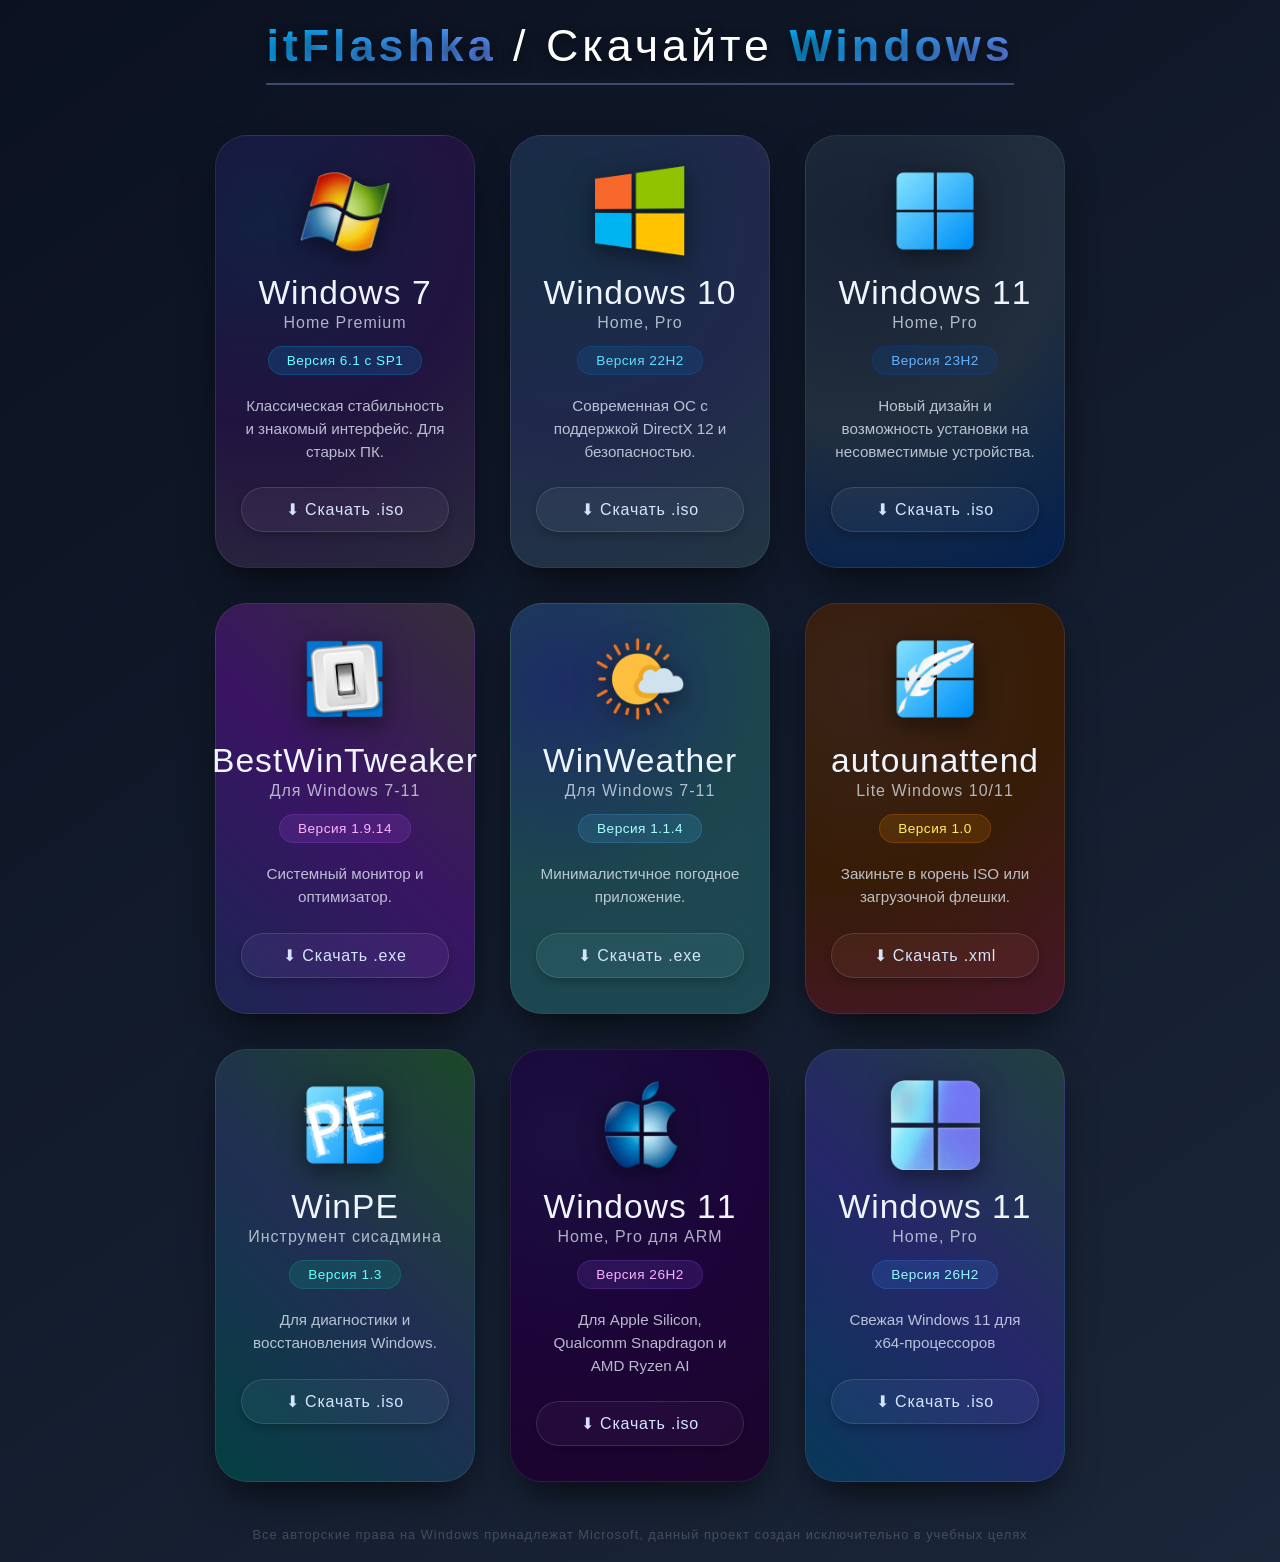
==== commit 7c2941f4: "Add 26H2 ISO for ARM" ====
--- a/index.html
+++ b/index.html
@@ -62,7 +62,7 @@
                  loading="lazy">
             <h2>WinWeather <small>Для Windows 7-11</small></h2>
             <span class="version-tag">Версия 1.1.4</span>
-            <p class="description">Погодное приложение.</p>
+            <p class="description">Минималистичное погодное приложение.</p>
             <a href="https://github.com/VladislavBanitsky/WinWeather/releases/latest" class="download-btn">⬇ Скачать .exe</a>
         </div>
 		
@@ -71,7 +71,7 @@
             <img src=".\resources\lite.png"
                  alt="lite логотип"
                  loading="lazy">
-            <h2>autounattend <small>Для создания Lite Windows</small></h2>
+            <h2>autounattend <small>Lite Windows 10/11</small></h2>
             <span class="version-tag">Версия 1.0</span>
             <p class="description">Закиньте в корень ISO или загрузочной флешки.</p>
             <a href="https://drive.google.com/file/d/1iVUybz0FzYW2hoI8xTamFw62hYwzTIg6/view?usp=sharing" class="download-btn">⬇ Скачать .xml</a>
@@ -94,9 +94,9 @@
                  alt="arm логотип"
                  loading="lazy">
             <h2>Windows 11 <small> Home, Pro для ARM</small></h2>
-            <span class="version-tag">Версия 25H2 v2</span>
+            <span class="version-tag">Версия 26H2</span>
             <p class="description">Для Apple Silicon, Qualcomm Snapdragon и AMD Ryzen AI</p>
-            <a href="https://drive.google.com/file/d/1iCYWTdPRUc0_4L-tf1HsS-gktzB0KT5b/view?usp=sharing" class="download-btn">⬇ Скачать .iso</a>
+            <a href="https://drive.google.com/file/d/1w5fiAVeAPslp3L33RAqEUficJKOeu-U8/view?usp=sharing" class="download-btn">⬇ Скачать .iso</a>
         </div>
 
         <!-- Карточка Windows 11 new x64 -->
@@ -105,9 +105,9 @@
                  alt="arm логотип"
                  loading="lazy">
             <h2>Windows 11 <small> Home, Pro</small></h2>
-            <span class="version-tag">Версия 25H2 v2</span>
+            <span class="version-tag">Версия 26H2</span>
             <p class="description">Свежая Windows 11 для x64-процессоров</p>
-            <a href="https://drive.google.com/file/d/1-LSf7oQG605eRtLu6JBaaSyY_dSJ7RLv/view?usp=sharing" class="download-btn">⬇ Скачать .iso</a>
+            <a href="" class="download-btn">⬇ Скачать .iso</a>
         </div>
     </div>
 
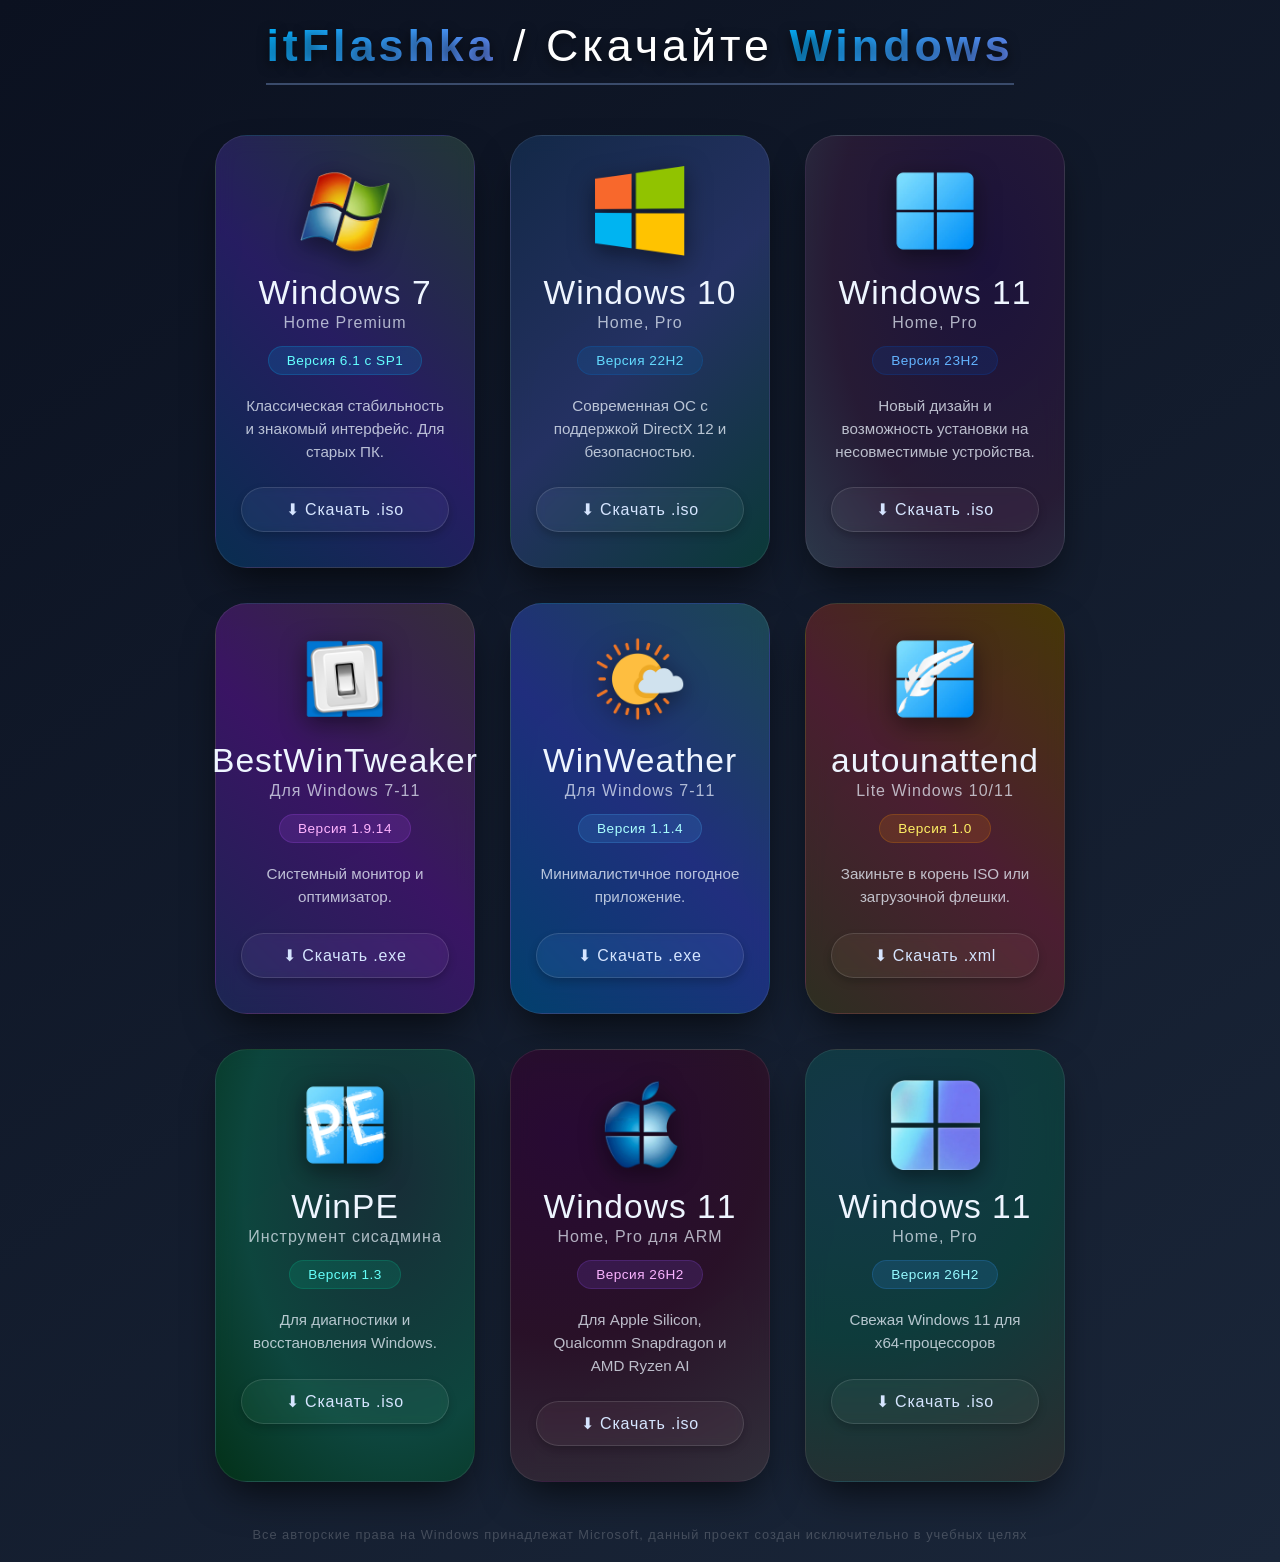
==== commit 9376bfd5: "Add 26H2 ISO for x64" ====
--- a/index.html
+++ b/index.html
@@ -107,7 +107,7 @@
             <h2>Windows 11 <small> Home, Pro</small></h2>
             <span class="version-tag">Версия 26H2</span>
             <p class="description">Свежая Windows 11 для x64-процессоров</p>
-            <a href="" class="download-btn">⬇ Скачать .iso</a>
+            <a href="https://drive.google.com/file/d/1P2B-oU6JckJVexEMxfRQDYxurGf7Mi3m/view?usp=sharing" class="download-btn">⬇ Скачать .iso</a>
         </div>
     </div>
 
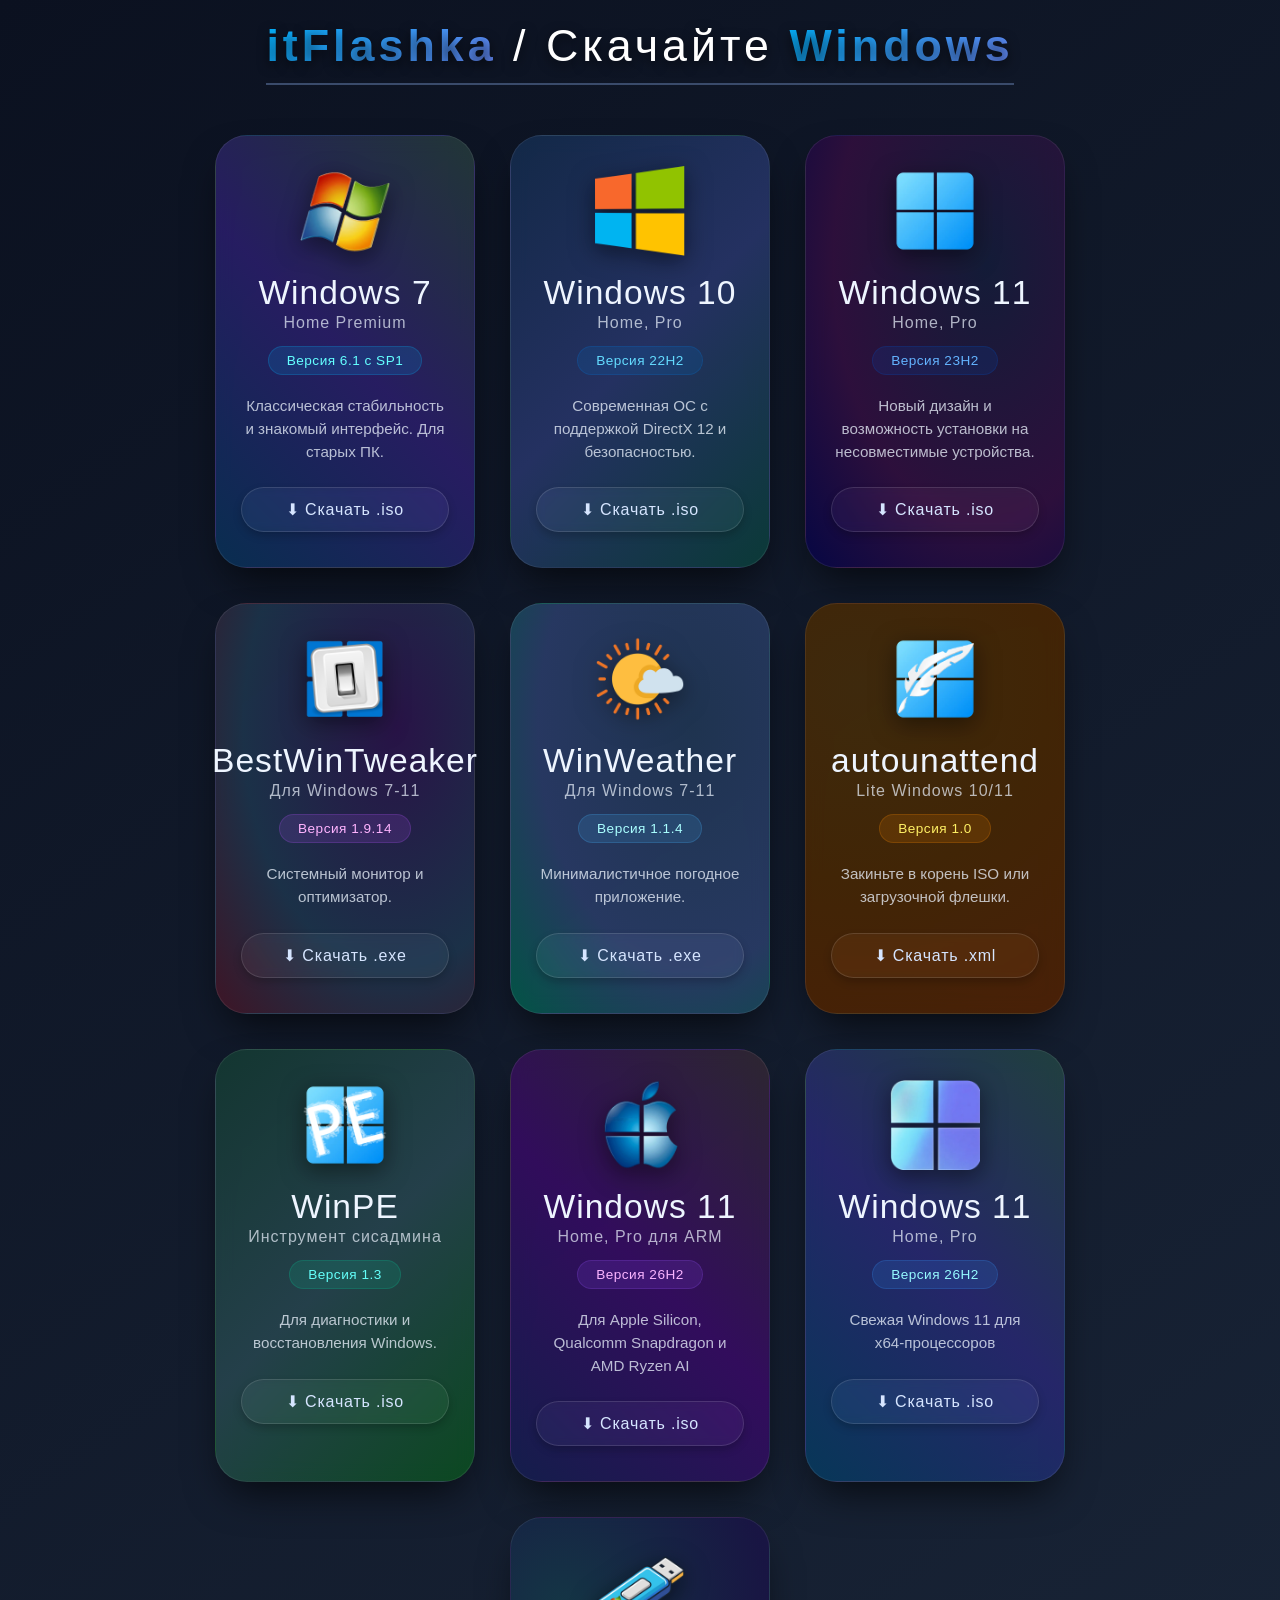
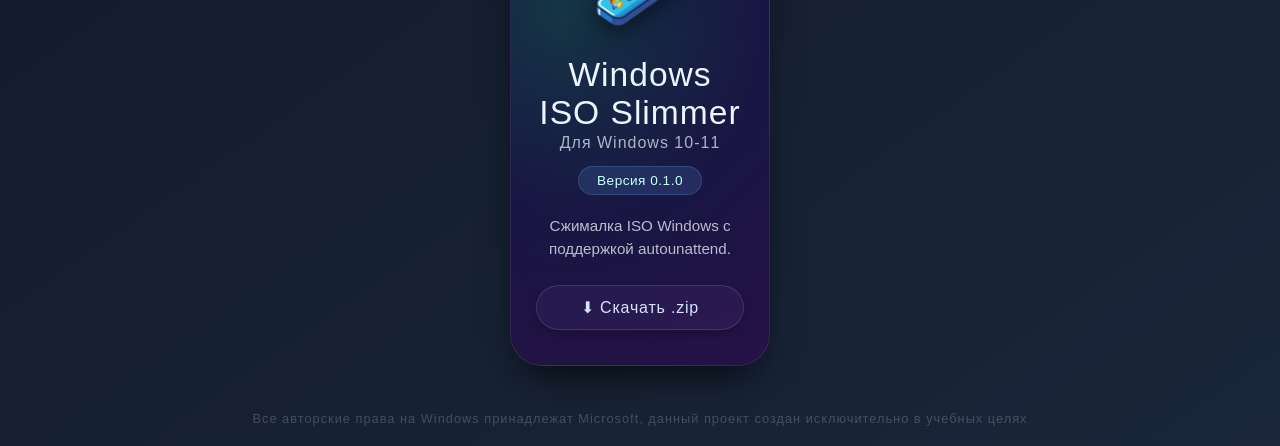
==== commit e3618ae8: "Add Windows-ISO-Slimmer" ====
--- a/index.html
+++ b/index.html
@@ -102,12 +102,23 @@
         <!-- Карточка Windows 11 new x64 -->
         <div class="card card-11new">
             <img src=".\resources\11new.png"
-                 alt="arm логотип"
+                 alt="x64 логотип"
                  loading="lazy">
             <h2>Windows 11 <small> Home, Pro</small></h2>
             <span class="version-tag">Версия 26H2</span>
             <p class="description">Свежая Windows 11 для x64-процессоров</p>
             <a href="https://drive.google.com/file/d/1P2B-oU6JckJVexEMxfRQDYxurGf7Mi3m/view?usp=sharing" class="download-btn">⬇ Скачать .iso</a>
+        </div>
+		
+		<!-- Карточка Windows-ISO-Slimmer -->
+        <div class="card card-wis">
+            <img src=".\resources\wis.png"
+                 alt="Windows-ISO-Slimmer логотип"
+                 loading="lazy">
+            <h2>Windows ISO Slimmer <small> Для Windows 10-11</small></h2>
+            <span class="version-tag">Версия 0.1.0</span>
+            <p class="description">Сжималка ISO Windows с поддержкой autounattend.</p>
+            <a href="https://github.com/VladislavBanitsky/Windows-ISO-Slimmer/releases/latest" class="download-btn">⬇ Скачать .zip</a>
         </div>
     </div>
 
